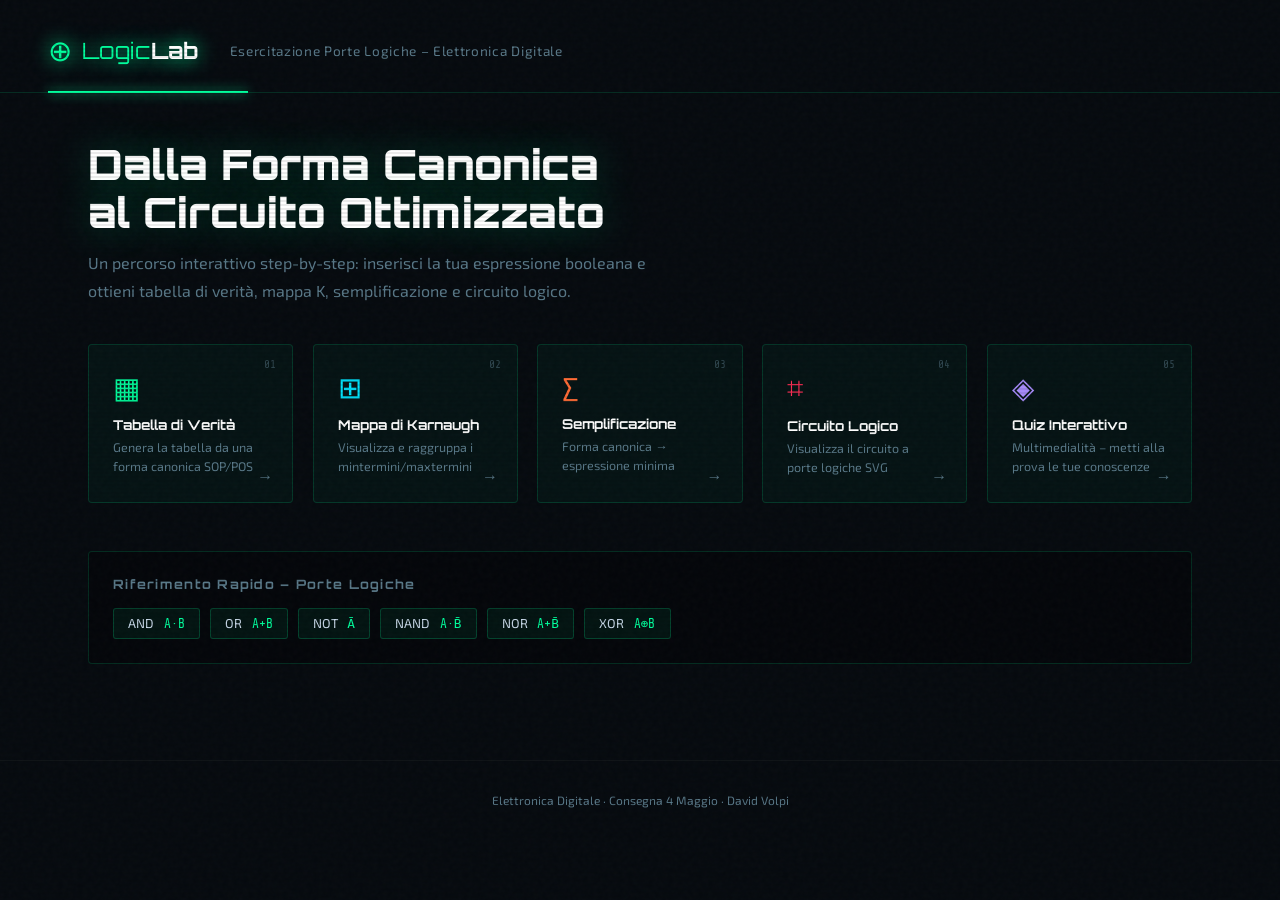
==== index.html @ 23d0da0e "c" ====
<!DOCTYPE html>
<html lang="it">
<head>
  <meta charset="UTF-8">
  <meta name="viewport" content="width=device-width, initial-scale=1.0">
  <title>LogicLab – Porte Logiche</title>
  <link rel="stylesheet" href="style.css">
  <link href="https://fonts.googleapis.com/css2?family=Share+Tech+Mono&family=Orbitron:wght@400;700;900&family=Exo+2:wght@300;400;600&display=swap" rel="stylesheet">
</head>
<body>
  <div class="scanlines"></div>
  <div class="noise"></div>

  <header>
    <div class="logo">
      <span class="logo-icon">⊕</span>
      <span class="logo-text">Logic<strong>Lab</strong></span>
    </div>
    <p class="subtitle">Esercitazione Porte Logiche – Elettronica Digitale</p>
  </header>

  <main class="hero">
    <div class="hero-text">
      <h1>Dalla Forma Canonica<br>al Circuito Ottimizzato</h1>
      <p>Un percorso interattivo step-by-step: inserisci la tua espressione booleana e ottieni tabella di verità, mappa K, semplificazione e circuito logico.</p>
    </div>

    <nav class="cards-grid">
      <a href="tabella.html" class="card" data-num="01">
        <div class="card-icon">▦</div>
        <h2>Tabella di Verità</h2>
        <p>Genera la tabella da una forma canonica SOP/POS</p>
        <span class="arrow">→</span>
      </a>
      <a href="mappa-k.html" class="card" data-num="02">
        <div class="card-icon">⊞</div>
        <h2>Mappa di Karnaugh</h2>
        <p>Visualizza e raggruppa i mintermini/maxtermini</p>
        <span class="arrow">→</span>
      </a>
      <a href="semplificazione.html" class="card" data-num="03">
        <div class="card-icon">∑</div>
        <h2>Semplificazione</h2>
        <p>Forma canonica → espressione minima</p>
        <span class="arrow">→</span>
      </a>
      <a href="circuito.html" class="card" data-num="04">
        <div class="card-icon">⌗</div>
        <h2>Circuito Logico</h2>
        <p>Visualizza il circuito a porte logiche SVG</p>
        <span class="arrow">→</span>
      </a>
      <a href="quiz.html" class="card" data-num="05">
        <div class="card-icon">◈</div>
        <h2>Quiz Interattivo</h2>
        <p>Multimedialità – metti alla prova le tue conoscenze</p>
        <span class="arrow">→</span>
      </a>
    </nav>

    <div class="quick-ref">
      <h3>Riferimento Rapido – Porte Logiche</h3>
      <div class="gates-row">
        <div class="gate-pill">AND <code>A·B</code></div>
        <div class="gate-pill">OR <code>A+B</code></div>
        <div class="gate-pill">NOT <code>Ā</code></div>
        <div class="gate-pill">NAND <code>A·B̄</code></div>
        <div class="gate-pill">NOR <code>A+B̄</code></div>
        <div class="gate-pill">XOR <code>A⊕B</code></div>
      </div>
    </div>
  </main>

  <footer>
    <p>Elettronica Digitale · Consegna 4 Maggio · David Volpi</p>
  </footer>
</body>
</html>
---- style.css ----
/* ===== RESET & BASE ===== */
*, *::before, *::after { box-sizing: border-box; margin: 0; padding: 0; }

:root {
  --bg: #060a0f;
  --bg2: #0d1520;
  --green: #00ff9d;
  --green2: #00c977;
  --cyan: #00e5ff;
  --orange: #ff6b35;
  --red: #ff2d55;
  --card-bg: rgba(0,255,157,0.04);
  --card-border: rgba(0,255,157,0.15);
  --text: #c8d8e8;
  --text-dim: #5a7a8a;
  --font-mono: 'Share Tech Mono', monospace;
  --font-display: 'Orbitron', sans-serif;
  --font-body: 'Exo 2', sans-serif;
}

html { scroll-behavior: smooth; }
body {
  background: var(--bg);
  color: var(--text);
  font-family: var(--font-body);
  min-height: 100vh;
  position: relative;
  overflow-x: hidden;
}

/* ===== SCANLINES EFFECT ===== */
.scanlines {
  pointer-events: none;
  position: fixed; inset: 0; z-index: 999;
  background: repeating-linear-gradient(
    0deg,
    transparent,
    transparent 2px,
    rgba(0,0,0,0.08) 2px,
    rgba(0,0,0,0.08) 4px
  );
}
.noise {
  pointer-events: none;
  position: fixed; inset: 0; z-index: 998; opacity: 0.025;
  background-image: url("data:image/svg+xml,%3Csvg viewBox='0 0 200 200' xmlns='http://www.w3.org/2000/svg'%3E%3Cfilter id='n'%3E%3CfeTurbulence type='fractalNoise' baseFrequency='0.9' numOctaves='4'/%3E%3C/filter%3E%3Crect width='100%25' height='100%25' filter='url(%23n)'/%3E%3C/svg%3E");
}

/* ===== HEADER ===== */
header {
  padding: 2rem 3rem 1.5rem;
  border-bottom: 1px solid var(--card-border);
  display: flex; align-items: center; gap: 2rem;
  position: relative;
}
header::after {
  content: '';
  position: absolute; bottom: -1px; left: 3rem;
  width: 200px; height: 2px;
  background: var(--green);
  box-shadow: 0 0 12px var(--green);
}
.logo {
  display: flex; align-items: center; gap: .6rem;
  font-family: var(--font-display);
  font-size: 1.4rem; color: var(--green);
  text-shadow: 0 0 20px var(--green);
}
.logo-icon { font-size: 1.8rem; }
.logo-text strong { color: #fff; }
.subtitle { color: var(--text-dim); font-size: .85rem; letter-spacing: .05em; }

/* ===== HERO ===== */
.hero { padding: 3rem; max-width: 1200px; margin: 0 auto; }
.hero-text { margin-bottom: 2.5rem; }
.hero-text h1 {
  font-family: var(--font-display);
  font-size: clamp(1.6rem, 3.5vw, 2.6rem);
  font-weight: 900; line-height: 1.15;
  color: #fff;
  text-shadow: 0 0 40px rgba(0,255,157,.3);
  margin-bottom: .8rem;
}
.hero-text p { color: var(--text-dim); max-width: 580px; line-height: 1.7; }

/* ===== CARDS GRID ===== */
.cards-grid {
  display: grid;
  grid-template-columns: repeat(auto-fit, minmax(200px, 1fr));
  gap: 1.2rem;
  margin-bottom: 3rem;
}
.card {
  display: block; text-decoration: none;
  background: var(--card-bg);
  border: 1px solid var(--card-border);
  border-radius: 4px;
  padding: 1.5rem;
  position: relative;
  transition: all .25s ease;
  overflow: hidden;
}
.card::before {
  content: attr(data-num);
  position: absolute; top: .8rem; right: 1rem;
  font-family: var(--font-mono); font-size: .7rem;
  color: var(--text-dim); opacity: .5;
}
.card::after {
  content: '';
  position: absolute; bottom: 0; left: 0;
  height: 2px; width: 0;
  background: var(--green);
  box-shadow: 0 0 8px var(--green);
  transition: width .3s ease;
}
.card:hover { border-color: var(--green); background: rgba(0,255,157,.08); transform: translateY(-3px); }
.card:hover::after { width: 100%; }
.card:nth-child(2):hover { border-color: var(--cyan); }
.card:nth-child(2)::after { background: var(--cyan); }
.card:nth-child(3):hover { border-color: var(--orange); }
.card:nth-child(3)::after { background: var(--orange); }
.card:nth-child(4):hover { border-color: var(--red); }
.card:nth-child(4)::after { background: var(--red); }
.card:nth-child(5):hover { border-color: #a78bfa; }
.card:nth-child(5)::after { background: #a78bfa; }

.card-icon { font-size: 1.8rem; margin-bottom: .7rem; color: var(--green); }
.card:nth-child(2) .card-icon { color: var(--cyan); }
.card:nth-child(3) .card-icon { color: var(--orange); }
.card:nth-child(4) .card-icon { color: var(--red); }
.card:nth-child(5) .card-icon { color: #a78bfa; }
.card h2 { font-family: var(--font-display); font-size: .85rem; color: #fff; margin-bottom: .4rem; }
.card p { font-size: .78rem; color: var(--text-dim); line-height: 1.5; }
.arrow { position: absolute; bottom: 1rem; right: 1.2rem; color: var(--text-dim); font-size: 1rem; transition: transform .2s; }
.card:hover .arrow { transform: translateX(4px); color: #fff; }

/* ===== QUICK REF ===== */
.quick-ref {
  border: 1px solid var(--card-border);
  border-radius: 4px; padding: 1.5rem;
  background: rgba(0,0,0,.3);
}
.quick-ref h3 { font-family: var(--font-display); font-size: .8rem; color: var(--text-dim); letter-spacing: .1em; margin-bottom: 1rem; }
.gates-row { display: flex; flex-wrap: wrap; gap: .6rem; }
.gate-pill {
  background: rgba(0,255,157,.06);
  border: 1px solid rgba(0,255,157,.2);
  border-radius: 3px; padding: .4rem .9rem;
  font-size: .8rem; color: var(--text);
}
.gate-pill code { color: var(--green); font-family: var(--font-mono); margin-left: .4rem; }

/* ===== FOOTER ===== */
footer {
  text-align: center; padding: 2rem;
  color: var(--text-dim); font-size: .75rem;
  border-top: 1px solid rgba(255,255,255,.04);
  margin-top: 3rem;
}

/* ===== PAGE HEADER (subpages) ===== */
.page-header {
  padding: 1.5rem 3rem;
  border-bottom: 1px solid var(--card-border);
  display: flex; align-items: center; justify-content: space-between;
}
.back-btn {
  color: var(--green); text-decoration: none;
  font-family: var(--font-mono); font-size: .85rem;
  border: 1px solid var(--card-border); padding: .4rem 1rem;
  border-radius: 3px; transition: all .2s;
}
.back-btn:hover { background: rgba(0,255,157,.1); border-color: var(--green); }
.page-title { font-family: var(--font-display); font-size: 1.1rem; color: var(--green); }

/* ===== SECTIONS ===== */
.section { padding: 2.5rem 3rem; max-width: 1000px; margin: 0 auto; }
.section h2 { font-family: var(--font-display); font-size: 1rem; color: #fff; margin-bottom: 1.2rem; letter-spacing: .05em; }
.section p { color: var(--text-dim); line-height: 1.7; margin-bottom: 1rem; }

/* ===== INPUT / BUTTON ===== */
.input-group { display: flex; gap: .8rem; flex-wrap: wrap; align-items: center; margin-bottom: 1.5rem; }
.input-group input, .input-group select {
  background: rgba(0,255,157,.05);
  border: 1px solid var(--card-border);
  color: var(--text); font-family: var(--font-mono); font-size: .95rem;
  padding: .6rem 1rem; border-radius: 3px; outline: none;
  transition: border-color .2s;
}
.input-group input:focus, .input-group select:focus { border-color: var(--green); }
.btn {
  background: var(--green); color: #000;
  font-family: var(--font-display); font-size: .75rem; font-weight: 700;
  letter-spacing: .1em; padding: .65rem 1.4rem;
  border: none; border-radius: 3px; cursor: pointer;
  transition: all .2s; text-transform: uppercase;
}
.btn:hover { background: #fff; box-shadow: 0 0 20px var(--green); }
.btn.secondary {
  background: transparent; color: var(--green);
  border: 1px solid var(--green);
}
.btn.secondary:hover { background: rgba(0,255,157,.1); }

/* ===== TABLE ===== */
.truth-table {
  width: 100%; border-collapse: collapse;
  font-family: var(--font-mono); font-size: .9rem;
}
.truth-table th {
  background: rgba(0,255,157,.1);
  color: var(--green); padding: .7rem 1rem;
  text-align: center; border: 1px solid var(--card-border);
  font-weight: 400; letter-spacing: .05em;
}
.truth-table td {
  padding: .6rem 1rem; text-align: center;
  border: 1px solid rgba(255,255,255,.05);
  color: var(--text); transition: background .15s;
}
.truth-table tr:hover td { background: rgba(0,255,157,.04); }
.truth-table td.one { color: var(--green); font-weight: bold; }
.truth-table td.zero { color: var(--text-dim); }
.truth-table td.minterm { color: var(--orange); }

/* ===== KARNAUGH MAP ===== */
.kmap-container { overflow-x: auto; }
.kmap {
  border-collapse: collapse;
  font-family: var(--font-mono); font-size: .95rem;
  margin: 1rem 0;
}
.kmap td, .kmap th {
  width: 70px; height: 70px;
  text-align: center; vertical-align: middle;
  border: 1px solid var(--card-border);
}
.kmap th { background: rgba(0,229,255,.08); color: var(--cyan); font-size: .8rem; }
.kmap td { cursor: pointer; transition: all .2s; font-size: 1.3rem; }
.kmap td:hover { background: rgba(0,255,157,.1); }
.kmap td.active { background: rgba(0,255,157,.2); color: var(--green); }
.kmap td.grouped { background: rgba(255,107,53,.2); border: 2px solid var(--orange); color: var(--orange); }

/* ===== LOGIC GATE SVG ===== */
.circuit-svg { background: rgba(0,0,0,.4); border: 1px solid var(--card-border); border-radius: 4px; }

/* ===== QUIZ ===== */
.quiz-card {
  background: var(--card-bg); border: 1px solid var(--card-border);
  border-radius: 4px; padding: 1.8rem; margin-bottom: 1.2rem;
}
.quiz-q { font-size: 1rem; color: #fff; margin-bottom: 1.2rem; line-height: 1.5; }
.quiz-options { display: grid; gap: .6rem; }
.quiz-opt {
  background: rgba(255,255,255,.03);
  border: 1px solid rgba(255,255,255,.08);
  color: var(--text); padding: .7rem 1.2rem;
  border-radius: 3px; cursor: pointer;
  font-family: var(--font-mono); font-size: .85rem;
  text-align: left; transition: all .2s;
}
.quiz-opt:hover { border-color: var(--cyan); color: var(--cyan); background: rgba(0,229,255,.06); }
.quiz-opt.correct { border-color: var(--green); color: var(--green); background: rgba(0,255,157,.1); }
.quiz-opt.wrong { border-color: var(--red); color: var(--red); background: rgba(255,45,85,.1); }
.quiz-feedback { margin-top: .8rem; font-size: .85rem; padding: .6rem 1rem; border-radius: 3px; }
.quiz-feedback.ok { background: rgba(0,255,157,.1); color: var(--green); }
.quiz-feedback.ko { background: rgba(255,45,85,.1); color: var(--red); }

/* ===== FORMULA BOX ===== */
.formula {
  background: rgba(0,0,0,.4); border-left: 3px solid var(--green);
  padding: 1rem 1.5rem; font-family: var(--font-mono);
  font-size: 1rem; color: var(--green); margin: 1rem 0;
  border-radius: 0 4px 4px 0; word-break: break-all;
}

/* ===== INFO BOX ===== */
.info-box {
  background: rgba(0,229,255,.05); border: 1px solid rgba(0,229,255,.2);
  border-radius: 4px; padding: 1rem 1.4rem; margin-bottom: 1.5rem;
  font-size: .85rem; color: var(--text-dim); line-height: 1.6;
}
.info-box strong { color: var(--cyan); }

/* ===== RESPONSIVE ===== */
@media (max-width: 768px) {
  header { flex-direction: column; align-items: flex-start; padding: 1.5rem; }
  .section, .page-header { padding: 1.5rem; }
  .hero { padding: 1.5rem; }
  .cards-grid { grid-template-columns: 1fr 1fr; }
}
@media (max-width: 480px) {
  .cards-grid { grid-template-columns: 1fr; }
}
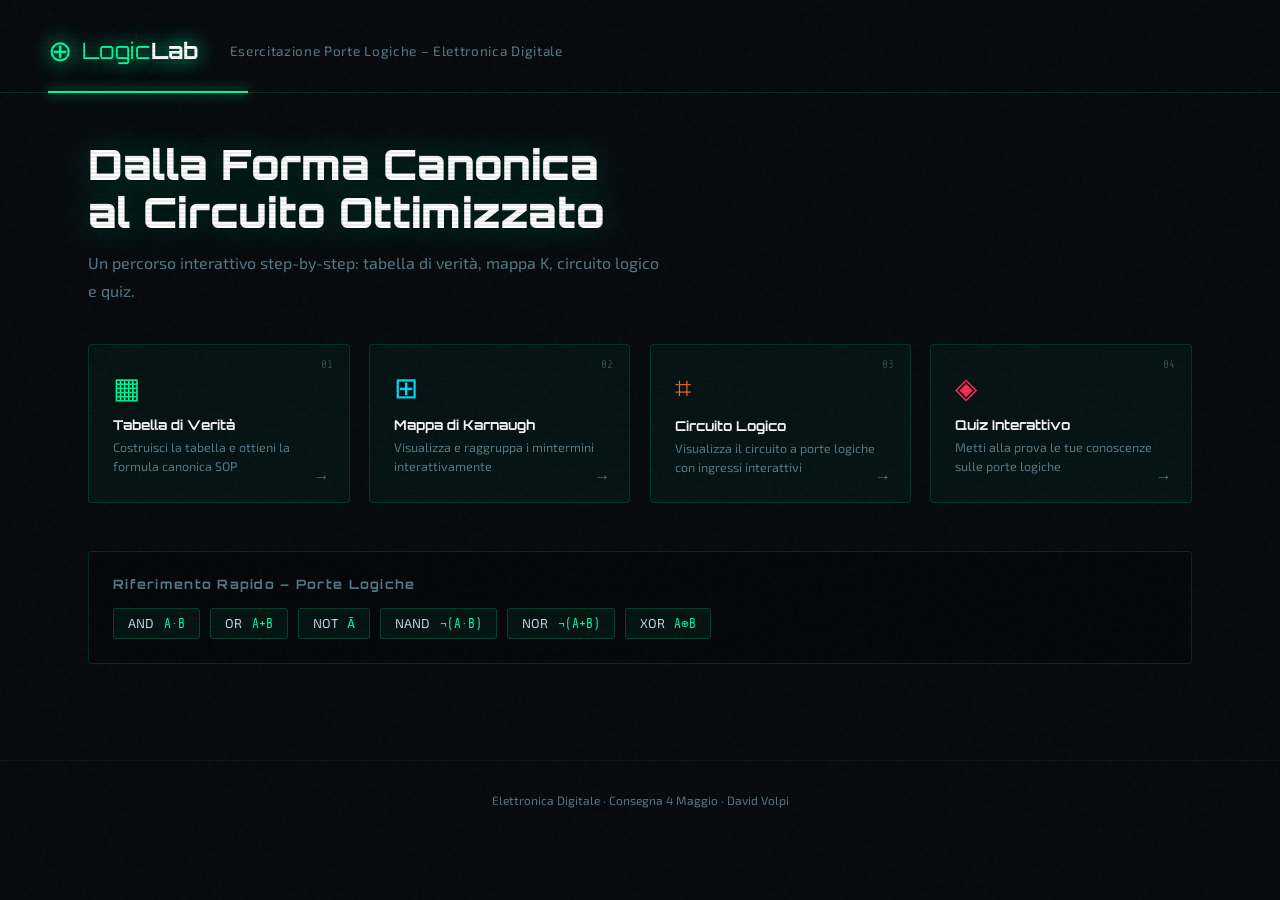
==== commit 86ac845d: "finito" ====
--- a/index.html
+++ b/index.html
@@ -10,7 +10,7 @@
 <body>
   <div class="scanlines"></div>
   <div class="noise"></div>
-
+ 
   <header>
     <div class="logo">
       <span class="logo-icon">⊕</span>
@@ -18,61 +18,56 @@
     </div>
     <p class="subtitle">Esercitazione Porte Logiche – Elettronica Digitale</p>
   </header>
-
+ 
   <main class="hero">
     <div class="hero-text">
       <h1>Dalla Forma Canonica<br>al Circuito Ottimizzato</h1>
-      <p>Un percorso interattivo step-by-step: inserisci la tua espressione booleana e ottieni tabella di verità, mappa K, semplificazione e circuito logico.</p>
+      <p>Un percorso interattivo step-by-step: tabella di verità, mappa K, circuito logico e quiz.</p>
     </div>
-
+ 
     <nav class="cards-grid">
       <a href="tabella.html" class="card" data-num="01">
         <div class="card-icon">▦</div>
         <h2>Tabella di Verità</h2>
-        <p>Genera la tabella da una forma canonica SOP/POS</p>
+        <p>Costruisci la tabella e ottieni la formula canonica SOP</p>
         <span class="arrow">→</span>
       </a>
       <a href="mappa-k.html" class="card" data-num="02">
         <div class="card-icon">⊞</div>
         <h2>Mappa di Karnaugh</h2>
-        <p>Visualizza e raggruppa i mintermini/maxtermini</p>
+        <p>Visualizza e raggruppa i mintermini interattivamente</p>
         <span class="arrow">→</span>
       </a>
-      <a href="semplificazione.html" class="card" data-num="03">
-        <div class="card-icon">∑</div>
-        <h2>Semplificazione</h2>
-        <p>Forma canonica → espressione minima</p>
+      <a href="circuito.html" class="card" data-num="03">
+        <div class="card-icon">⌗</div>
+        <h2>Circuito Logico</h2>
+        <p>Visualizza il circuito a porte logiche con ingressi interattivi</p>
         <span class="arrow">→</span>
       </a>
-      <a href="circuito.html" class="card" data-num="04">
-        <div class="card-icon">⌗</div>
-        <h2>Circuito Logico</h2>
-        <p>Visualizza il circuito a porte logiche SVG</p>
-        <span class="arrow">→</span>
-      </a>
-      <a href="quiz.html" class="card" data-num="05">
+      <a href="quiz.html" class="card" data-num="04">
         <div class="card-icon">◈</div>
         <h2>Quiz Interattivo</h2>
-        <p>Multimedialità – metti alla prova le tue conoscenze</p>
+        <p>Metti alla prova le tue conoscenze sulle porte logiche</p>
         <span class="arrow">→</span>
       </a>
     </nav>
-
+ 
     <div class="quick-ref">
       <h3>Riferimento Rapido – Porte Logiche</h3>
       <div class="gates-row">
         <div class="gate-pill">AND <code>A·B</code></div>
         <div class="gate-pill">OR <code>A+B</code></div>
         <div class="gate-pill">NOT <code>Ā</code></div>
-        <div class="gate-pill">NAND <code>A·B̄</code></div>
-        <div class="gate-pill">NOR <code>A+B̄</code></div>
+        <div class="gate-pill">NAND <code>¬(A·B)</code></div>
+        <div class="gate-pill">NOR <code>¬(A+B)</code></div>
         <div class="gate-pill">XOR <code>A⊕B</code></div>
       </div>
     </div>
   </main>
-
+ 
   <footer>
     <p>Elettronica Digitale · Consegna 4 Maggio · David Volpi</p>
   </footer>
 </body>
 </html>
+ 
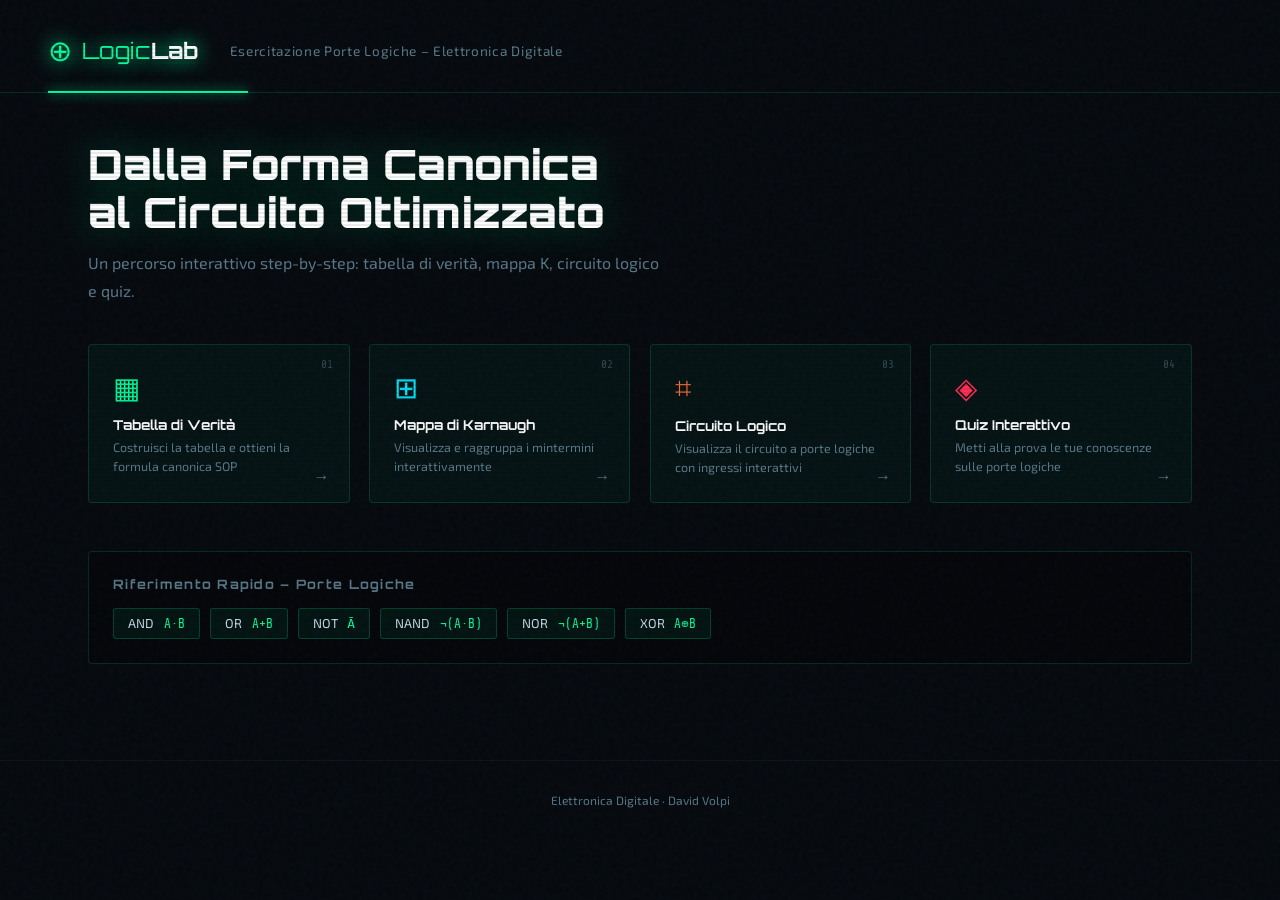
==== commit 6590a238: "cvc" ====
--- a/index.html
+++ b/index.html
@@ -66,7 +66,7 @@
   </main>
  
   <footer>
-    <p>Elettronica Digitale · Consegna 4 Maggio · David Volpi</p>
+    <p>Elettronica Digitale · David Volpi</p>
   </footer>
 </body>
 </html>
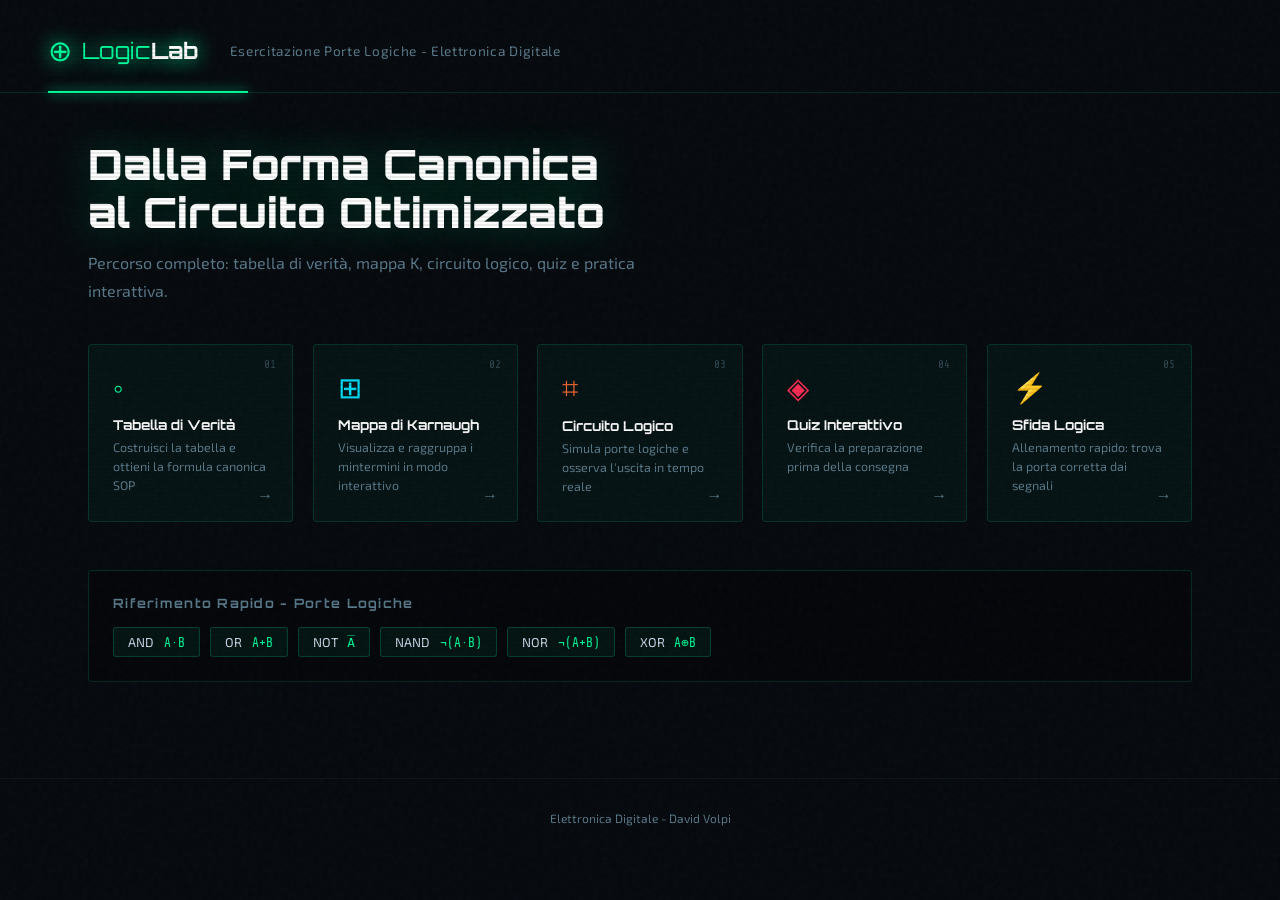
==== commit 24cf2215: "ddd" ====
--- a/index.html
+++ b/index.html
@@ -1,9 +1,9 @@
-<!DOCTYPE html>
+﻿<!DOCTYPE html>
 <html lang="it">
 <head>
   <meta charset="UTF-8">
   <meta name="viewport" content="width=device-width, initial-scale=1.0">
-  <title>LogicLab – Porte Logiche</title>
+  <title>LogicLab - Porte Logiche</title>
   <link rel="stylesheet" href="style.css">
   <link href="https://fonts.googleapis.com/css2?family=Share+Tech+Mono&family=Orbitron:wght@400;700;900&family=Exo+2:wght@300;400;600&display=swap" rel="stylesheet">
 </head>
@@ -16,18 +16,18 @@
       <span class="logo-icon">⊕</span>
       <span class="logo-text">Logic<strong>Lab</strong></span>
     </div>
-    <p class="subtitle">Esercitazione Porte Logiche – Elettronica Digitale</p>
+    <p class="subtitle">Esercitazione Porte Logiche - Elettronica Digitale</p>
   </header>
  
   <main class="hero">
     <div class="hero-text">
       <h1>Dalla Forma Canonica<br>al Circuito Ottimizzato</h1>
-      <p>Un percorso interattivo step-by-step: tabella di verità, mappa K, circuito logico e quiz.</p>
+      <p>Percorso completo: tabella di verità, mappa K, circuito logico, quiz e pratica interattiva.</p>
     </div>
  
     <nav class="cards-grid">
       <a href="tabella.html" class="card" data-num="01">
-        <div class="card-icon">▦</div>
+        <div class="card-icon">◦</div>
         <h2>Tabella di Verità</h2>
         <p>Costruisci la tabella e ottieni la formula canonica SOP</p>
         <span class="arrow">→</span>
@@ -35,29 +35,35 @@
       <a href="mappa-k.html" class="card" data-num="02">
         <div class="card-icon">⊞</div>
         <h2>Mappa di Karnaugh</h2>
-        <p>Visualizza e raggruppa i mintermini interattivamente</p>
+        <p>Visualizza e raggruppa i mintermini in modo interattivo</p>
         <span class="arrow">→</span>
       </a>
       <a href="circuito.html" class="card" data-num="03">
         <div class="card-icon">⌗</div>
         <h2>Circuito Logico</h2>
-        <p>Visualizza il circuito a porte logiche con ingressi interattivi</p>
+        <p>Simula porte logiche e osserva l'uscita in tempo reale</p>
         <span class="arrow">→</span>
       </a>
       <a href="quiz.html" class="card" data-num="04">
         <div class="card-icon">◈</div>
         <h2>Quiz Interattivo</h2>
-        <p>Metti alla prova le tue conoscenze sulle porte logiche</p>
+        <p>Verifica la preparazione prima della consegna</p>
+        <span class="arrow">→</span>
+      </a>
+      <a href="sfida.html" class="card" data-num="05">
+        <div class="card-icon">⚡</div>
+        <h2>Sfida Logica</h2>
+        <p>Allenamento rapido: trova la porta corretta dai segnali</p>
         <span class="arrow">→</span>
       </a>
     </nav>
  
     <div class="quick-ref">
-      <h3>Riferimento Rapido – Porte Logiche</h3>
+      <h3>Riferimento Rapido - Porte Logiche</h3>
       <div class="gates-row">
         <div class="gate-pill">AND <code>A·B</code></div>
         <div class="gate-pill">OR <code>A+B</code></div>
-        <div class="gate-pill">NOT <code>Ā</code></div>
+        <div class="gate-pill">NOT <code>A̅</code></div>
         <div class="gate-pill">NAND <code>¬(A·B)</code></div>
         <div class="gate-pill">NOR <code>¬(A+B)</code></div>
         <div class="gate-pill">XOR <code>A⊕B</code></div>
@@ -66,8 +72,7 @@
   </main>
  
   <footer>
-    <p>Elettronica Digitale · David Volpi</p>
+    <p>Elettronica Digitale - David Volpi</p>
   </footer>
 </body>
 </html>
- 
--- a/style.css
+++ b/style.css
@@ -293,3 +293,105 @@
 @media (max-width: 480px) {
   .cards-grid { grid-template-columns: 1fr; }
 }
+
+/* ===== MULTIMEDIA ===== */
+.media-grid {
+  display: grid;
+  grid-template-columns: repeat(2, minmax(260px, 1fr));
+  gap: 1rem;
+}
+.media-card {
+  background: var(--card-bg);
+  border: 1px solid var(--card-border);
+  border-radius: 4px;
+  padding: 1rem;
+}
+.media-card.wide { grid-column: 1 / -1; }
+.media-card h2 {
+  margin-bottom: .6rem;
+}
+.media-card p {
+  font-size: .9rem;
+}
+.media-frame-wrap {
+  margin-top: .8rem;
+  border: 1px solid rgba(255,255,255,.09);
+  border-radius: 4px;
+  overflow: hidden;
+  background: rgba(0,0,0,.45);
+}
+.media-frame {
+  width: 100%;
+  aspect-ratio: 16 / 9;
+  border: 0;
+}
+.audio-panel {
+  display: grid;
+  gap: .8rem;
+  margin-top: .8rem;
+}
+.audio-panel audio {
+  width: 100%;
+  filter: hue-rotate(120deg) saturate(1.1);
+}
+.hint {
+  color: var(--text-dim);
+  font-size: .78rem;
+  margin: 0;
+}
+.steps-row {
+  margin-top: .8rem;
+  display: grid;
+  grid-template-columns: repeat(auto-fit, minmax(150px, 1fr));
+  gap: .6rem;
+}
+.step-box {
+  border: 1px solid rgba(255,255,255,.08);
+  border-radius: 3px;
+  padding: .7rem;
+  background: rgba(0,0,0,.25);
+}
+.step-box span {
+  display: inline-block;
+  font-family: var(--font-display);
+  color: var(--orange);
+  margin-bottom: .4rem;
+}
+.step-box p {
+  margin: 0;
+  font-size: .8rem;
+  line-height: 1.4;
+}
+.deliver-list {
+  margin-top: .8rem;
+  display: grid;
+  gap: .5rem;
+  list-style: none;
+}
+.deliver-list li {
+  display: flex;
+  align-items: center;
+  gap: .5rem;
+  background: rgba(0,0,0,.2);
+  border: 1px solid rgba(255,255,255,.06);
+  padding: .55rem .7rem;
+  border-radius: 3px;
+  color: var(--text);
+  font-size: .86rem;
+}
+.deliver-list input[type="checkbox"] {
+  accent-color: var(--green);
+}
+
+@media (max-width: 768px) {
+  .media-grid {
+    grid-template-columns: 1fr;
+  }
+}
+
+.challenge-options {
+  margin-top: 1rem;
+  display: grid;
+  grid-template-columns: repeat(auto-fit, minmax(120px, 1fr));
+  gap: .6rem;
+}
